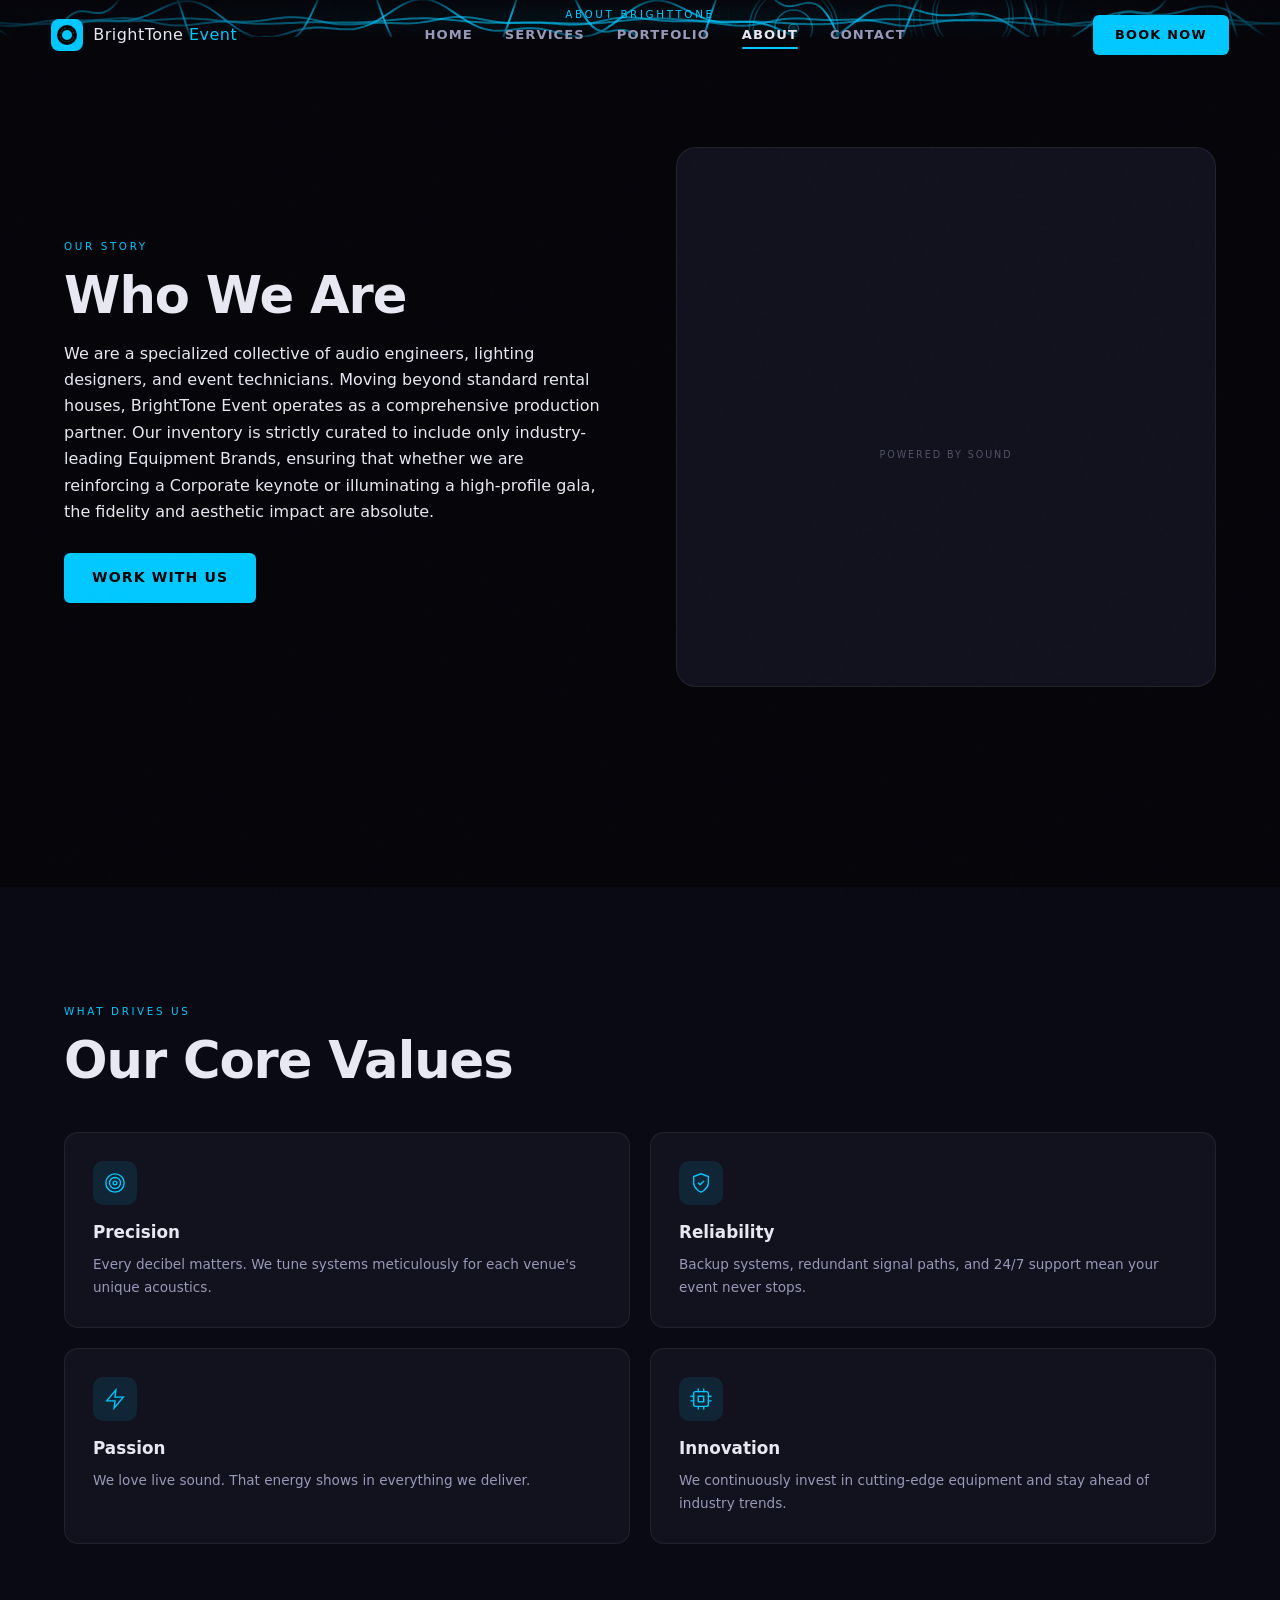
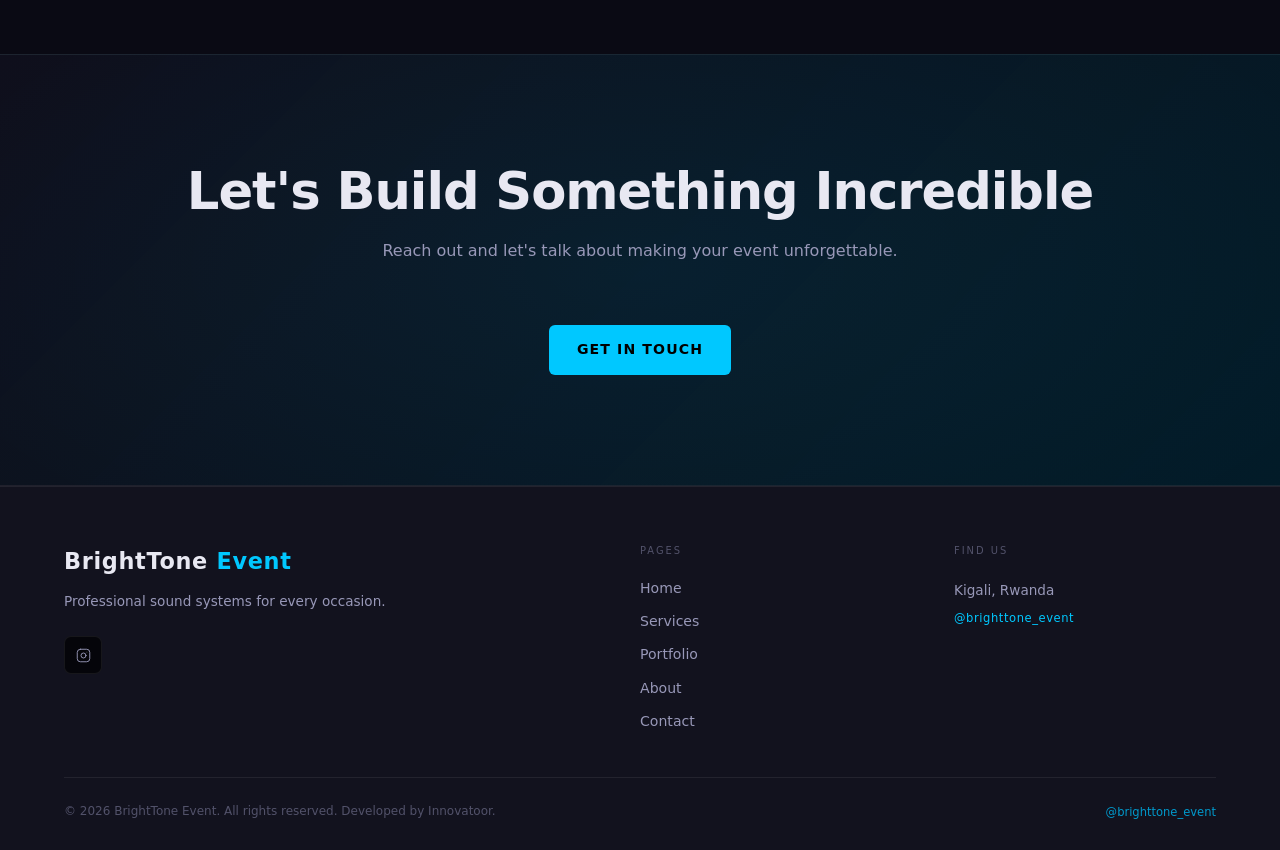
==== about.html @ 221d9d53 "Add files via upload" ====
<!DOCTYPE html>
<html lang="en">

<head>
    <meta charset="UTF-8">
    <meta name="viewport" content="width=device-width,initial-scale=1">
    <title>About — BrightTone Event</title>
    <link rel="stylesheet" href="css/style.css">
</head>

<body>
    <div class="noise"></div>
    <div id="loader">
        <div class="loader-ring"></div>
        <div class="loader-txt">Loading</div>
    </div>

    <nav class="nav scrolled">
        <a href="index.html" class="nav-logo"></a>
        <div class="nav-links"></div>
        <a href="contact.html" class="nav-cta desktop" data-nav-cta></a>
        <button class="nav-burger" aria-label="Menu"><span></span><span></span><span></span></button>
    </nav>
    <div class="nav-drawer"></div>

    <div class="page-hero">
        <canvas id="page-canvas"></canvas>
        <div class="hero-grid"></div>
        <div class="hero-vignette"></div>
        <div class="page-hero-inner">
            <span class="lbl">About BrightTone</span>

        </div>
    </div>

    <section class="section">
        <div class="section-inner">
            <div class="about-story reveal">
                <div>
                    <span class="lbl">Our Story</span>
                    <h2 class="sec-title">Who We Are</h2>
                    <div id="about-story-text"></div>
                    <a href="contact.html" class="btn-primary" style="display:inline-flex;margin-top:28px">Work With Us</a>
                </div>
                <div class="about-visual">
                    <div class="abars" style="height:60px;align-items:center"></div>
                    <span>Powered by Sound</span>
                </div>
            </div>
        </div>
    </section>

    <section class="section dark-section">
        <div class="section-inner">
            <span class="lbl">What Drives Us</span>
            <h2 class="sec-title">Our Core Values</h2>
            <div class="vals-grid" id="vals-grid"></div>
        </div>
    </section>

    <!-- <section class="section">
        <div class="section-inner">
            <span class="lbl">The People</span>
            <h2 class="sec-title">Meet the Team</h2>
            <div class="team-grid" id="team-grid"></div>
        </div>
    </section>-->

    <section class="section cta-band">
        <div class="section-inner">
            <h2 class="sec-title">Let's Build Something Incredible</h2>
            <p class="sec-body">Reach out and let's talk about making your event unforgettable.</p>
            <a href="contact.html" class="btn-primary" style="display:inline-flex;margin-top:28px">Get In Touch</a>
        </div>
    </section>

    <footer class="footer">
        <div class="footer-inner">
            <div>
                <div class="footer-brand-name"></div>
                <p class="footer-tagline"></p>
                <div class="footer-social"></div>
            </div>
            <div>
                <div class="fcol-title">Pages</div>
                <div class="flinks"></div>
            </div>
            <div>
                <div class="fcol-title">Find Us</div>
                <div style="font-size:.85rem;color:var(--text2);line-height:2">Kigali, Rwanda<br>
                    <a href="https://www.instagram.com/brighttone_event/" target="_blank" class="footer-ig"></a>
                </div>
            </div>
        </div>
        <div class="footer-bottom"><span class="footer-copy"></span><a href="https://www.instagram.com/brighttone_event/" target="_blank" rel="noopener" style="font-size:.72rem;color:var(--primary2)">@brighttone_event</a></div>
    </footer>
    <script src="js/main.js"></script>
</body>

</html>
---- css/style.css ----
/* BrightTone Event — CSS */

:root {
    --bg: #05050a;
    --bg2: #0a0a14;
    --bg3: #0f0f1c;
    --surface: #12121e;
    --surface2: #181828;
    --border: rgba(255, 255, 255, 0.07);
    --borderglow: rgba(0, 200, 255, 0.3);
    --primary: #00c8ff;
    --primary2: #0099cc;
    --accent: #ff6b2b;
    --gold: #ffd166;
    --text: #e8e8f2;
    --text2: #9898b8;
    --text3: #52526a;
    --navh: 70px;
    --ease: cubic-bezier(.4, 0, .2, 1);
}

*,
*::before,
*::after {
    box-sizing: border-box;
    margin: 0;
    padding: 0
}

html {
    scroll-behavior: smooth;
    font-size: 16px
}

body {
    font-family: -apple-system, 'Segoe UI', system-ui, sans-serif;
    background: var(--bg);
    color: var(--text);
    line-height: 1.65;
    overflow-x: hidden;
    -webkit-font-smoothing: antialiased;
}

img {
    display: block;
    max-width: 100%;
    object-fit: cover
}

a {
    color: inherit;
    text-decoration: none
}

ul {
    list-style: none
}

button {
    cursor: pointer;
    border: none;
    background: none;
    font: inherit;
    color: inherit
}

input,
select,
textarea {
    font: inherit
}

::-webkit-scrollbar {
    width: 4px
}

::-webkit-scrollbar-track {
    background: var(--bg)
}

::-webkit-scrollbar-thumb {
    background: var(--primary2);
    border-radius: 4px
}

::selection {
    background: var(--primary);
    color: #000
}


/* ── LOADER ── */

#loader {
    position: fixed;
    inset: 0;
    z-index: 9999;
    background: var(--bg);
    display: flex;
    align-items: center;
    justify-content: center;
    flex-direction: column;
    gap: 20px;
    transition: opacity .5s, visibility .5s;
}

#loader.done {
    opacity: 0;
    visibility: hidden;
    pointer-events: none
}

.loader-ring {
    width: 44px;
    height: 44px;
    border: 2px solid var(--border);
    border-top-color: var(--primary);
    border-radius: 50%;
    animation: spin .8s linear infinite;
}

.loader-txt {
    font-size: .65rem;
    letter-spacing: .25em;
    color: var(--text3);
    text-transform: uppercase;
}

@keyframes spin {
    to {
        transform: rotate(360deg)
    }
}


/* ── NAV ── */

.nav {
    position: fixed;
    top: 0;
    left: 0;
    right: 0;
    z-index: 800;
    height: var(--navh);
    display: flex;
    align-items: center;
    justify-content: space-between;
    padding: 0 clamp(16px, 4vw, 72px);
    transition: background .3s var(--ease), border-color .3s;
}

.nav.scrolled {
    background: rgba(5, 5, 10, .9);
    backdrop-filter: blur(18px);
    border-bottom: 1px solid var(--border);
}

.nav-logo {
    display: flex;
    align-items: center;
    gap: 10px;
    font-size: 1rem;
    font-weight: 200;
    letter-spacing: .03em;
    flex-shrink: 0;
}

.nav-logo .dot {
    width: 32px;
    height: 32px;
    background: var(--primary);
    border-radius: 8px;
    display: flex;
    align-items: center;
    justify-content: center;
    position: relative;
    overflow: hidden;
    flex-shrink: 0;
}

.nav-logo .dot::before {
    content: '';
    width: 14px;
    height: 14px;
    border-radius: 50%;
    border: 2.5px solid #000;
    box-shadow: 0 0 0 3px #000;
}

.nav-logo .name {
    color: var(--text)
}

.nav-logo .accent {
    color: var(--primary)
}

.nav-links {
    display: flex;
    align-items: center;
    gap: 4px
}

.nav-links a {
    font-size: .82rem;
    font-weight: 600;
    letter-spacing: .08em;
    text-transform: uppercase;
    color: var(--text2);
    padding: 7px 14px;
    border-radius: 6px;
    transition: color .25s, background .25s;
    position: relative;
}

.nav-links a::after {
    content: '';
    position: absolute;
    bottom: 4px;
    left: 14px;
    right: 14px;
    height: 1.5px;
    background: var(--primary);
    border-radius: 2px;
    transform: scaleX(0);
    transform-origin: left;
    transition: transform .3s var(--ease);
}

.nav-links a:hover {
    color: var(--text)
}

.nav-links a.active {
    color: var(--text)
}

.nav-links a:hover::after,
.nav-links a.active::after {
    transform: scaleX(1)
}

.nav-cta {
    font-size: .8rem;
    font-weight: 700;
    letter-spacing: .1em;
    text-transform: uppercase;
    padding: 9px 22px;
    background: var(--primary);
    color: #000;
    border-radius: 6px;
    transition: all .25s;
    flex-shrink: 0;
}

.nav-cta:hover {
    background: #fff;
    box-shadow: 0 0 24px rgba(0, 200, 255, .5);
    transform: translateY(-1px)
}

.nav-burger {
    display: none;
    flex-direction: column;
    gap: 5px;
    padding: 8px;
    cursor: pointer
}

.nav-burger span {
    display: block;
    width: 22px;
    height: 2px;
    background: var(--text);
    border-radius: 2px;
    transition: .3s
}

.nav-burger.open span:nth-child(1) {
    transform: translateY(7px) rotate(45deg)
}

.nav-burger.open span:nth-child(2) {
    opacity: 0
}

.nav-burger.open span:nth-child(3) {
    transform: translateY(-7px) rotate(-45deg)
}

.nav-drawer {
    display: none;
    position: fixed;
    top: var(--navh);
    left: 0;
    right: 0;
    bottom: 0;
    z-index: 700;
    background: rgba(5, 5, 10, .97);
    flex-direction: column;
    align-items: center;
    justify-content: center;
    gap: 8px;
    padding: 32px 24px;
}

.nav-drawer.open {
    display: flex
}

.nav-drawer a {
    font-size: 1.8rem;
    font-weight: 700;
    letter-spacing: .03em;
    color: var(--text2);
    padding: 10px 24px;
    border-radius: 8px;
    transition: color .2s, background .2s;
    width: 100%;
    text-align: center;
}

.nav-drawer a:hover {
    color: var(--primary);
    background: rgba(0, 200, 255, .05)
}

.nav-drawer .nav-cta {
    width: 180px;
    text-align: center;
    margin-top: 16px;
    font-size: 1rem
}


/* ── HERO ── */

.hero {
    position: relative;
    min-height: 100svh;
    display: flex;
    align-items: center;
    padding: calc(var(--navh)+48px) clamp(16px, 5vw, 80px) 80px;
    overflow: hidden;
}

#hero-canvas {
    position: absolute;
    inset: 0;
    width: 100%;
    height: 100%;
    pointer-events: none
}

.hero-grid {
    position: absolute;
    inset: 0;
    pointer-events: none;
    background-image: linear-gradient(rgba(0, 200, 255, .03) 1px, transparent 1px), linear-gradient(90deg, rgba(0, 200, 255, .03) 1px, transparent 1px);
    background-size: 56px 56px;
    -webkit-mask-image: radial-gradient(ellipse 80% 80% at 50% 50%, #000 20%, transparent 80%);
    mask-image: radial-gradient(ellipse 80% 80% at 50% 50%, #000 20%, transparent 80%);
}

.hero-vignette {
    position: absolute;
    inset: 0;
    pointer-events: none;
    background: radial-gradient(ellipse 70% 70% at 50% 50%, transparent 25%, var(--bg) 100%);
}

.hero-content {
    position: relative;
    z-index: 2;
    max-width: 780px
}

@keyframes pulse {
    0%,
    100% {
        opacity: 1;
        transform: scale(1)
    }
    50% {
        opacity: .3;
        transform: scale(.8)
    }
}

.hero-title {
    font-size: clamp(1rem, 9vw, 5rem);
    font-weight: 400;
    line-height: .95;
    letter-spacing: -.03em;
    margin-bottom: 24px;
}

.hero-title .ac {
    color: var(--primary)
}

.hero-sub {
    font-size: clamp(.95rem, 1.8vw, 1.15rem);
    color: var(--text2);
    max-width: 560px;
    margin-bottom: 40px;
    line-height: 1.75;
}

.hero-btns {
    display: flex;
    flex-wrap: wrap;
    gap: 14px
}

.btn-primary {
    display: inline-flex;
    align-items: center;
    gap: 8px;
    font-size: .88rem;
    font-weight: 700;
    letter-spacing: .08em;
    text-transform: uppercase;
    padding: 13px 28px;
    background: var(--primary);
    color: #000;
    border-radius: 6px;
    transition: all .25s var(--ease);
    position: relative;
    overflow: hidden;
}

.btn-primary::before {
    content: '';
    position: absolute;
    inset: 0;
    background: rgba(255, 255, 255, .2);
    transform: translateX(-110%) skewX(-20deg);
    transition: transform .4s;
}

.btn-primary:hover::before {
    transform: translateX(130%) skewX(-20deg)
}

.btn-primary:hover {
    box-shadow: 0 0 28px rgba(0, 200, 255, .5);
    transform: translateY(-2px)
}

.btn-outline {
    display: inline-flex;
    align-items: center;
    gap: 8px;
    font-size: .88rem;
    font-weight: 700;
    letter-spacing: .08em;
    text-transform: uppercase;
    padding: 12px 28px;
    background: transparent;
    color: var(--text);
    border: 1px solid rgba(255, 255, 255, .15);
    border-radius: 6px;
    transition: all .25s;
}

.btn-outline:hover {
    border-color: var(--primary);
    color: var(--primary);
    background: rgba(0, 200, 255, .05)
}

.scroll-hint {
    position: absolute;
    bottom: 32px;
    left: 50%;
    transform: translateX(-50%);
    display: flex;
    flex-direction: column;
    align-items: center;
    gap: 8px;
    color: var(--text3);
    font-size: .62rem;
    letter-spacing: .2em;
    text-transform: uppercase;
    animation: floaty 3s ease-in-out infinite;
}

.scroll-hint::before {
    content: '';
    width: 1px;
    height: 40px;
    background: linear-gradient(var(--primary), transparent)
}

@keyframes floaty {
    0%,
    100% {
        transform: translateX(-50%) translateY(0)
    }
    50% {
        transform: translateX(-50%) translateY(-8px)
    }
}


/* Make hero title smaller and adjust spacing on mobile/smaller screens */

@media (max-width: 768px) {
    .hero-title {
        font-size: clamp(2rem, 8vw, 4rem);
        /* smaller font for phones/tablets */
        line-height: 1.1;
        /* prevent overlap */
        margin-bottom: 16px;
        /* reduce spacing */
    }
    .hero-title .ac {
        font-size: 1em;
        /* make accent smaller if needed */
    }
    .hero {
        padding-top: calc(var(--navh) + 24px);
        /* reduce top padding so title stays below navbar */
        padding-left: 16px;
        padding-right: 16px;
        padding-bottom: 40px;
    }
}


/* ── STATS ── */

.stats-bar {
    background: var(--surface);
    border-top: 1px solid var(--border);
    border-bottom: 1px solid var(--border);
    padding: 28px clamp(16px, 5vw, 80px);
}

.stats-inner {
    max-width: auto;
    margin: 0 auto;
    display: grid;
    grid-template-columns: repeat(4, 1fr);
    gap: 20px;
    text-align: center;
}

.stat-val {
    font-size: clamp(1.8rem, 4vw, 2.8rem);
    font-weight: 900;
    color: var(--primary);
    line-height: 1;
    margin-bottom: 4px;
    letter-spacing: -.02em;
}

.stat-lbl {
    font-size: .68rem;
    letter-spacing: .15em;
    text-transform: uppercase;
    color: var(--text3)
}


/* ── SECTIONS ── */

.section {
    padding: clamp(56px, 9vw, 110px) clamp(16px, 5vw, 80px);
    position: relative
}

.section-inner {
    max-width: 1180px;
    margin: 0 auto
}

.lbl {
    display: inline-block;
    font-size: .65rem;
    letter-spacing: .25em;
    text-transform: uppercase;
    color: var(--primary);
    margin-bottom: 14px;
}

.sec-title {
    font-size: clamp(1.8rem, 4.5vw, 3.2rem);
    font-weight: 900;
    line-height: 1.05;
    letter-spacing: -.02em;
    margin-bottom: 18px;
}

.sec-body {
    font-size: 1rem;
    color: var(--text2);
    max-width: 600px;
    line-height: 1.8
}


/* ── CARDS ── */

.cards-grid {
    display: grid;
    grid-template-columns: repeat(auto-fit, minmax(280px, 1fr));
    gap: 22px;
    margin-top: 52px
}

.card {
    background: var(--surface);
    border: 1px solid var(--border);
    border-radius: 16px;
    padding: 32px 28px;
    position: relative;
    overflow: hidden;
    transition: transform .3s var(--ease), border-color .3s, box-shadow .3s;
}

.card::before {
    content: '';
    position: absolute;
    top: 0;
    left: 0;
    right: 0;
    height: 1px;
    background: linear-gradient(90deg, transparent, var(--primary), transparent);
    opacity: 0;
    transition: opacity .3s;
}

.card:hover {
    transform: translateY(-6px);
    border-color: var(--borderglow);
    box-shadow: 0 0 36px rgba(0, 200, 255, .12)
}

.card:hover::before {
    opacity: 1
}

.card-icon {
    width: 52px;
    height: 52px;
    background: rgba(0, 200, 255, .1);
    border-radius: 12px;
    display: flex;
    align-items: center;
    justify-content: center;
    margin-bottom: 22px;
    transition: background .3s;
}

.card:hover .card-icon {
    background: rgba(0, 200, 255, .18)
}

.card-icon svg {
    width: 26px;
    height: 26px;
    stroke: var(--primary)
}

.card-title {
    font-size: 1.2rem;
    font-weight: 700;
    margin-bottom: 10px
}

.card-body {
    font-size: .9rem;
    color: var(--text2);
    line-height: 1.7;
    margin-bottom: 20px
}

.card-link {
    display: inline-flex;
    align-items: center;
    gap: 6px;
    font-size: .72rem;
    letter-spacing: .12em;
    text-transform: uppercase;
    color: var(--primary);
    transition: gap .25s;
}

.card-link:hover {
    gap: 12px
}

.card-link svg {
    width: 14px;
    height: 14px;
    stroke: var(--primary)
}


/* ── TESTIMONIALS ── */

.dark-section {
    background: var(--bg2)
}

.testi-grid {
    display: grid;
    grid-template-columns: repeat(auto-fit, minmax(270px, 1fr));
    gap: 20px;
    margin-top: 48px
}

.testi-card {
    background: var(--surface);
    border: 1px solid var(--border);
    border-radius: 16px;
    padding: 28px;
    position: relative;
    overflow: hidden;
    transition: border-color .3s, transform .3s;
}

.testi-card:hover {
    border-color: var(--borderglow);
    transform: translateY(-4px)
}

.testi-card::after {
    content: '\201C';
    position: absolute;
    top: 16px;
    right: 22px;
    font-size: 5rem;
    line-height: 1;
    color: var(--primary);
    opacity: .1;
    pointer-events: none;
}

.testi-quote {
    font-size: .9rem;
    color: var(--text2);
    line-height: 1.75;
    margin-bottom: 22px
}

.testi-author {
    display: flex;
    align-items: center;
    gap: 12px
}

.testi-av {
    width: 42px;
    height: 42px;
    border-radius: 50%;
    flex-shrink: 0;
    background: linear-gradient(135deg, var(--primary2), var(--accent));
    display: flex;
    align-items: center;
    justify-content: center;
    font-size: 1rem;
    font-weight: 800;
    color: #000;
}

.testi-name {
    font-size: .95rem;
    font-weight: 700;
    margin-bottom: 2px
}

.testi-role {
    font-size: .75rem;
    color: var(--text3)
}


/* ── CTA BAND ── */

.cta-band {
    background: linear-gradient(135deg, var(--bg3), rgba(0, 50, 70, .5));
    border-top: 1px solid var(--border);
    border-bottom: 1px solid var(--border);
    text-align: center;
    position: relative;
    overflow: hidden;
}

.cta-band::before {
    content: '';
    position: absolute;
    inset: 0;
    background: radial-gradient(ellipse 60% 80% at 50% 50%, rgba(0, 200, 255, .06), transparent);
    pointer-events: none;
}

.cta-band .section-inner {
    position: relative;
    z-index: 1
}

.cta-band .sec-body {
    margin: 0 auto 32px;
    text-align: center
}


/* ── AUDIO BARS ── */

.abars {
    display: flex;
    align-items: flex-end;
    gap: 1px;
    height: 30px
}

.abar {
    width: 3px;
    background: var(--primary);
    border-radius: 2px;
    opacity: .7;
    animation: abar .8s ease-in-out infinite alternate
}

@keyframes abar {
    from {
        height: 4px
    }
    to {
        height: var(--h, 20px)
    }
}


/* ── PAGE HERO ── */

.page-hero {
    padding: calc(var(--navh)+60px) clamp(16px, 5vw, 80px) 72px;
    text-align: center;
    position: relative;
    overflow: hidden;
}

.page-hero::before {
    content: '';
    position: absolute;
    inset: 0;
    background: radial-gradient(ellipse 70% 80% at 50% 50%, rgba(0, 200, 255, .05), transparent);
    pointer-events: none;
}

#page-canvas {
    position: absolute;
    inset: 0;
    width: 100%;
    height: 100%;
    pointer-events: none
}

.page-hero-inner {
    position: relative;
    z-index: 2
}

.page-hero .sec-body {
    margin: 0 auto;
    text-align: center
}


/* ── SERVICES PAGE ── */

.svc-items {
    display: flex;
    flex-direction: column;
    gap: 80px;
    margin-bottom: 72px
}

.svc-item {
    display: grid;
    grid-template-columns: 1fr 1fr;
    gap: 56px;
    align-items: center
}

.svc-item.flip {
    direction: rtl
}

.svc-item.flip>* {
    direction: ltr
}

.svc-visual {
    border-radius: 16px;
    overflow: hidden;
    aspect-ratio: 4/3;
    background: var(--surface);
    border: 1px solid var(--border);
    display: flex;
    align-items: center;
    justify-content: center;
    flex-direction: column;
    gap: 12px;
    position: relative;
}

.svc-visual-inner {
    display: flex;
    flex-direction: column;
    align-items: center;
    gap: 12px
}

.svc-visual svg.big {
    width: 72px;
    height: 72px;
    stroke: var(--primary);
    opacity: .15
}

.svc-features {
    margin-top: 22px;
    display: grid;
    grid-template-columns: 1fr 1fr;
    gap: 8px
}

.svc-feat {
    display: flex;
    align-items: center;
    gap: 8px;
    font-size: .85rem;
    color: var(--text2)
}

.svc-feat::before {
    content: '';
    width: 5px;
    height: 5px;
    border-radius: 50%;
    background: var(--primary);
    flex-shrink: 0
}

.eq-box {
    background: var(--surface);
    border: 1px solid var(--border);
    border-radius: 20px;
    padding: 48px;
}

.brands {
    display: flex;
    flex-wrap: wrap;
    gap: 12px;
    margin-top: 28px
}

.brand-tag {
    font-size: .75rem;
    letter-spacing: .1em;
    padding: 7px 18px;
    border: 1px solid var(--border);
    border-radius: 100px;
    color: var(--text2);
    transition: border-color .25s, color .25s;
}

.brand-tag:hover {
    border-color: var(--primary);
    color: var(--primary)
}


/* ── PORTFOLIO ── */

.filter-row {
    display: flex;
    gap: 10px;
    flex-wrap: wrap;
    margin-bottom: 40px
}

.fbtn {
    font-size: .72rem;
    letter-spacing: .12em;
    text-transform: uppercase;
    padding: 7px 20px;
    border-radius: 100px;
    border: 1px solid var(--border);
    color: var(--text2);
    transition: all .25s;
}

.fbtn:hover,
.fbtn.active {
    background: var(--primary);
    border-color: var(--primary);
    color: #000
}

.port-grid {
    display: grid;
    grid-template-columns: repeat(3, 1fr);
    gap: 20px
}

.port-card {
    border-radius: 14px;
    overflow: hidden;
    background: var(--surface);
    border: 1px solid var(--border);
    position: relative;
    aspect-ratio: 4/3;
    cursor: pointer;
    transition: transform .3s, box-shadow .3s;
}

.port-card:hover {
    transform: scale(1.025);
    box-shadow: 0 12px 40px rgba(0, 0, 0, .6)
}

.port-card-bg {
    position: absolute;
    inset: 0;
    display: flex;
    align-items: center;
    justify-content: center;
    overflow: hidden;
}

.port-card-bg svg {
    width: 72px;
    height: 72px;
    stroke: var(--primary);
    opacity: .08
}

.port-overlay {
    position: absolute;
    inset: 0;
    background: linear-gradient(to top, rgba(5, 5, 10, .95) 0%, transparent 60%);
    padding: 18px;
    display: flex;
    flex-direction: column;
    justify-content: flex-end;
}

.port-tag {
    font-size: .62rem;
    letter-spacing: .15em;
    text-transform: uppercase;
    color: var(--primary);
    margin-bottom: 4px
}

.port-title {
    font-size: 1rem;
    font-weight: 700;
    margin-bottom: 8px
}

.port-desc {
    font-size: .8rem;
    color: var(--text2);
    opacity: 0;
    transform: translateY(6px);
    transition: .3s
}

.port-card:hover .port-desc {
    opacity: 1;
    transform: none
}


/* ── ABOUT ── */

.about-story {
    display: grid;
    grid-template-columns: 1fr 1fr;
    gap: 72px;
    align-items: center;
    margin-bottom: 90px
}

.about-text p {
    color: var(--text2);
    margin-bottom: 18px;
    line-height: 1.8;
    font-size: .95rem
}

.about-visual {
    border-radius: 20px;
    overflow: hidden;
    background: var(--surface);
    border: 1px solid var(--border);
    aspect-ratio: 4/4;
    display: flex;
    align-items: center;
    justify-content: center;
    flex-direction: column;
    gap: 16px;
}

.about-visual span {
    font-size: .6rem;
    letter-spacing: .2em;
    text-transform: uppercase;
    color: var(--text3)
}

.vals-grid {
    display: grid;
    grid-template-columns: repeat(2, 1fr);
    gap: 20px;
    margin-top: 44px
}

.val-card {
    background: var(--surface);
    border: 1px solid var(--border);
    border-radius: 14px;
    padding: 28px;
    transition: border-color .3s;
}

.val-card:hover {
    border-color: var(--borderglow)
}

.val-icon {
    width: 44px;
    height: 44px;
    background: rgba(0, 200, 255, .1);
    border-radius: 10px;
    display: flex;
    align-items: center;
    justify-content: center;
    margin-bottom: 14px;
}

.val-icon svg {
    width: 22px;
    height: 22px;
    stroke: var(--primary)
}

.val-title {
    font-size: 1.05rem;
    font-weight: 700;
    margin-bottom: 6px
}

.val-body {
    font-size: .85rem;
    color: var(--text2);
    line-height: 1.7
}

.team-grid {
    display: grid;
    grid-template-columns: repeat(3, 1fr);
    gap: 28px;
    margin-top: 48px
}

.team-card {
    background: var(--surface);
    border: 1px solid var(--border);
    border-radius: 16px;
    padding: 32px 22px;
    text-align: center;
    transition: border-color .3s, transform .3s;
}

.team-card:hover {
    border-color: var(--borderglow);
    transform: translateY(-4px)
}

.team-av {
    width: 84px;
    height: 84px;
    border-radius: 50%;
    margin: 0 auto 18px;
    background: linear-gradient(135deg, var(--primary2), var(--accent));
    display: flex;
    align-items: center;
    justify-content: center;
    font-size: 1.8rem;
    font-weight: 800;
    color: #000;
    border: 3px solid var(--border);
}

.team-name {
    font-size: 1.1rem;
    font-weight: 700;
    margin-bottom: 3px
}

.team-role {
    font-size: .68rem;
    letter-spacing: .1em;
    text-transform: uppercase;
    color: var(--primary);
    margin-bottom: 12px
}

.team-bio {
    font-size: .83rem;
    color: var(--text2);
    line-height: 1.7
}


/* ── CONTACT ── */

.contact-wrap {
    display: grid;
    grid-template-columns: 5fr 7fr;
    gap: 72px;
    align-items: start
}

.contact-info {
    display: flex;
    flex-direction: column;
    gap: 14px;
    margin-top: 36px
}

.cinfo-item {
    display: flex;
    gap: 14px;
    background: var(--surface);
    border: 1px solid var(--border);
    border-radius: 12px;
    padding: 18px 20px;
    align-items: flex-start;
    transition: border-color .3s;
}

.cinfo-item:hover {
    border-color: var(--borderglow)
}

.cinfo-icon {
    width: 40px;
    height: 40px;
    background: rgba(0, 200, 255, .1);
    border-radius: 8px;
    flex-shrink: 0;
    display: flex;
    align-items: center;
    justify-content: center;
}

.cinfo-icon svg {
    width: 18px;
    height: 18px;
    stroke: var(--primary)
}

.cinfo-lbl {
    font-size: .6rem;
    letter-spacing: .15em;
    text-transform: uppercase;
    color: var(--text3);
    margin-bottom: 3px
}

.cinfo-val {
    font-size: .9rem;
    color: var(--text)
}

.cinfo-val a {
    transition: color .2s
}

.cinfo-val a:hover {
    color: var(--primary)
}

.contact-form {
    background: var(--surface);
    border: 1px solid var(--border);
    border-radius: 20px;
    padding: 44px;
}

.frow {
    display: grid;
    grid-template-columns: 1fr 1fr;
    gap: 18px;
    margin-bottom: 18px
}

.fgroup {
    margin-bottom: 18px
}

.flbl {
    display: block;
    font-size: .62rem;
    letter-spacing: .15em;
    text-transform: uppercase;
    color: var(--text3);
    margin-bottom: 7px
}

.finput,
.fselect,
.ftextarea {
    width: 100%;
    background: var(--bg);
    border: 1px solid var(--border);
    border-radius: 7px;
    padding: 11px 14px;
    color: var(--text);
    font-size: .9rem;
    outline: none;
    transition: border-color .25s, box-shadow .25s;
    -webkit-appearance: none;
    appearance: none;
}

.fselect {
    background-image: url("data:image/svg+xml,%3Csvg xmlns='http://www.w3.org/2000/svg' width='12' height='12' viewBox='0 0 24 24' fill='none' stroke='%2352526a' stroke-width='2'%3E%3Cpolyline points='6 9 12 15 18 9'/%3E%3C/svg%3E");
    background-repeat: no-repeat;
    background-position: right 12px center;
    padding-right: 36px;
    cursor: pointer;
}

.fselect option {
    background: var(--bg2)
}

.ftextarea {
    min-height: 130px;
    resize: vertical;
    line-height: 1.6
}

.finput:focus,
.fselect:focus,
.ftextarea:focus {
    border-color: var(--primary);
    box-shadow: 0 0 0 3px rgba(0, 200, 255, .1)
}

.finput::placeholder,
.ftextarea::placeholder {
    color: var(--text3)
}

.fsubmit {
    width: 100%;
    padding: 14px;
    font-size: .9rem;
    font-weight: 700;
    letter-spacing: .1em;
    text-transform: uppercase;
    background: var(--primary);
    color: #000;
    border-radius: 7px;
    transition: all .25s;
}

.fsubmit:hover {
    background: #fff;
    box-shadow: 0 0 24px rgba(0, 200, 255, .4)
}

.fsubmit:disabled {
    opacity: .5;
    cursor: not-allowed
}

.fsuccess {
    display: none;
    text-align: center;
    padding: 40px 20px
}

.fsuccess.show {
    display: block
}

.fsuccess-icon {
    font-size: 3rem;
    margin-bottom: 14px
}

.fsuccess-title {
    font-size: 1.3rem;
    font-weight: 700;
    margin-bottom: 8px
}

.fsuccess-body {
    font-size: .9rem;
    color: var(--text2)
}


/* ── FOOTER ── */

.footer {
    background: var(--surface);
    border-top: 1px solid var(--border);
    padding: 56px clamp(16px, 5vw, 80px) 28px;
}

.footer-inner {
    max-width: 1180px;
    margin: 0 auto;
    display: grid;
    grid-template-columns: 2fr 1fr 1fr;
    gap: 52px;
    margin-bottom: 44px;
}

.footer-brand-name {
    font-size: 1.4rem;
    font-weight: 800;
    letter-spacing: .03em;
    margin-bottom: 10px
}

.footer-brand-name .ac {
    color: var(--primary)
}

.footer-tagline {
    font-size: .85rem;
    color: var(--text2);
    margin-bottom: 24px;
    line-height: 1.65
}

.footer-social {
    display: flex;
    gap: 10px
}

.fsoc-link {
    width: 38px;
    height: 38px;
    background: var(--bg);
    border: 1px solid var(--border);
    border-radius: 7px;
    display: flex;
    align-items: center;
    justify-content: center;
    transition: all .25s;
}

.fsoc-link:hover {
    border-color: var(--primary);
    background: rgba(0, 200, 255, .07)
}

.fsoc-link svg {
    width: 15px;
    height: 15px;
    stroke: var(--text2);
    transition: stroke .25s
}

.fsoc-link:hover svg {
    stroke: var(--primary)
}

.fcol-title {
    font-size: .62rem;
    letter-spacing: .2em;
    text-transform: uppercase;
    color: var(--text3);
    margin-bottom: 18px
}

.flinks {
    display: flex;
    flex-direction: column;
    gap: 10px
}

.flinks a {
    font-size: .88rem;
    color: var(--text2);
    transition: color .2s
}

.flinks a:hover {
    color: var(--primary)
}

.footer-bottom {
    max-width: 1180px;
    margin: 0 auto;
    border-top: 1px solid var(--border);
    padding-top: 24px;
    display: flex;
    justify-content: space-between;
    align-items: center;
    flex-wrap: wrap;
    gap: 14px;
}

.footer-copy {
    font-size: .75rem;
    color: var(--text3)
}

.footer-ig {
    font-size: .72rem;
    color: var(--primary);
    letter-spacing: .05em;
    transition: opacity .2s
}

.footer-ig:hover {
    opacity: .7
}


/* ── REVEAL ── */

.reveal {
    opacity: 0;
    transform: translateY(28px);
    transition: opacity .65s var(--ease), transform .65s var(--ease)
}

.reveal.in {
    opacity: 1;
    transform: none
}

.reveal.d1 {
    transition-delay: .1s
}

.reveal.d2 {
    transition-delay: .2s
}

.reveal.d3 {
    transition-delay: .3s
}

.reveal.d4 {
    transition-delay: .4s
}


/* ── HERO ANIM ── */

.ha {
    opacity: 0;
    transform: translateY(24px);
    animation: fadeUp .7s var(--ease) forwards
}

@keyframes fadeUp {
    to {
        opacity: 1;
        transform: none
    }
}

.ha.d1 {
    animation-delay: .15s
}

.ha.d2 {
    animation-delay: .3s
}

.ha.d3 {
    animation-delay: .5s
}

.ha.d4 {
    animation-delay: .65s
}


/* ── NOISE ── */

.noise {
    position: fixed;
    inset: 0;
    pointer-events: none;
    z-index: 9000;
    background-image: url("data:image/svg+xml,%3Csvg viewBox='0 0 200 200' xmlns='http://www.w3.org/2000/svg'%3E%3Cfilter id='n'%3E%3CfeTurbulence type='fractalNoise' baseFrequency='.85' numOctaves='4' stitchTiles='stitch'/%3E%3C/filter%3E%3Crect width='100%25' height='100%25' filter='url(%23n)' opacity='.03'/%3E%3C/svg%3E");
    opacity: .35;
}


/* ── RESPONSIVE ── */

@media(max-width:1024px) {
    .port-grid {
        grid-template-columns: repeat(2, 1fr)
    }
    .svc-item {
        grid-template-columns: 1fr;
        gap: 36px
    }
    .svc-item.flip {
        direction: ltr
    }
    .contact-wrap {
        grid-template-columns: 1fr;
        gap: 44px
    }
    .footer-inner {
        grid-template-columns: 1fr 1fr;
        gap: 36px
    }
    .about-story {
        grid-template-columns: 1fr;
        gap: 40px
    }
    .team-grid {
        grid-template-columns: repeat(2, 1fr)
    }
}

@media(max-width:768px) {
    .nav-links,
    .nav-cta.desktop {
        display: none
    }
    .nav-burger {
        display: flex
    }
    .stats-inner {
        grid-template-columns: repeat(2, 1fr)
    }
    .cards-grid {
        grid-template-columns: 1fr
    }
    .port-grid {
        grid-template-columns: 1fr
    }
    .vals-grid {
        grid-template-columns: 1fr
    }
    .team-grid {
        grid-template-columns: 1fr
    }
    .frow {
        grid-template-columns: 1fr
    }
    .footer-inner {
        grid-template-columns: 1fr
    }
    .footer-bottom {
        flex-direction: column;
        text-align: center
    }
    .svc-features {
        grid-template-columns: 1fr
    }
    .eq-box {
        padding: 28px 20px
    }
}

@media(max-width:480px) {
    .hero-btns {
        flex-direction: column
    }
    .btn-primary,
    .btn-outline {
        justify-content: center;
        text-align: center
    }
    .contact-form {
        padding: 24px 18px
    }
}

.card-image {
    position: relative;
    width: 100%;
    height: 180px;
    overflow: hidden;
    border-radius: 12px;
    margin-bottom: 12px;
}

.card-image img {
    width: 100%;
    height: 100%;
    object-fit: cover;
}

.card-icon-overlay {
    position: absolute;
    bottom: 10px;
    right: 10px;
    background: rgba(0, 0, 0, 0.6);
    padding: 8px;
    border-radius: 8px;
    color: white;
}

.svc-image {
    width: 100%;
    height: 100%;
    object-fit: cover;
    border-radius: 12px;
}

.svc-icon-overlay {
    position: absolute;
    top: 10px;
    left: 10px;
}

.port-card-bg img {
    width: 100%;
    height: 100%;
    object-fit: cover;
}


/* ── PORTFOLIO PLAY BUTTON ───────────────────────────────── */

.port-card {
    display: block;
    text-decoration: none;
    color: inherit;
    cursor: pointer;
}

.port-card-bg img {
    width: 100%;
    height: 100%;
    object-fit: cover;
    transition: transform .5s ease;
}

.port-card:hover .port-card-bg img {
    transform: scale(1.06);
}


/* Play button — hidden by default, shown on hover */

.port-play-btn {
    position: absolute;
    inset: 0;
    display: flex;
    flex-direction: column;
    align-items: center;
    justify-content: center;
    gap: 10px;
    opacity: 0;
    transition: opacity .3s ease;
    background: rgba(0, 0, 0, .35);
    backdrop-filter: blur(2px);
}

.port-card:hover .port-play-btn {
    opacity: 1;
}

.port-play-ring {
    width: 64px;
    height: 64px;
    border-radius: 50%;
    background: rgba(0, 200, 255, .2);
    border: 2px solid rgba(0, 200, 255, .7);
    display: flex;
    align-items: center;
    justify-content: center;
    transition: transform .25s, background .25s;
    box-shadow: 0 0 24px rgba(0, 200, 255, .4);
}

.port-card:hover .port-play-ring {
    transform: scale(1.1);
    background: rgba(0, 200, 255, .35);
}

.port-play-label {
    font-size: .7rem;
    letter-spacing: .15em;
    text-transform: uppercase;
    color: #fff;
    font-weight: 600;
    display: flex;
    align-items: center;
    gap: 6px;
}

.port-play-label::before {
    content: '';
    width: 16px;
    height: 16px;
    background-image: url("data:image/svg+xml,%3Csvg xmlns='http://www.w3.org/2000/svg' viewBox='0 0 24 24' fill='none' stroke='%2300c8ff' stroke-width='1.5'%3E%3Crect x='2' y='2' width='20' height='20' rx='5'/%3E%3Ccircle cx='12' cy='12' r='4'/%3E%3C/svg%3E");
    background-size: contain;
    background-repeat: no-repeat;
}
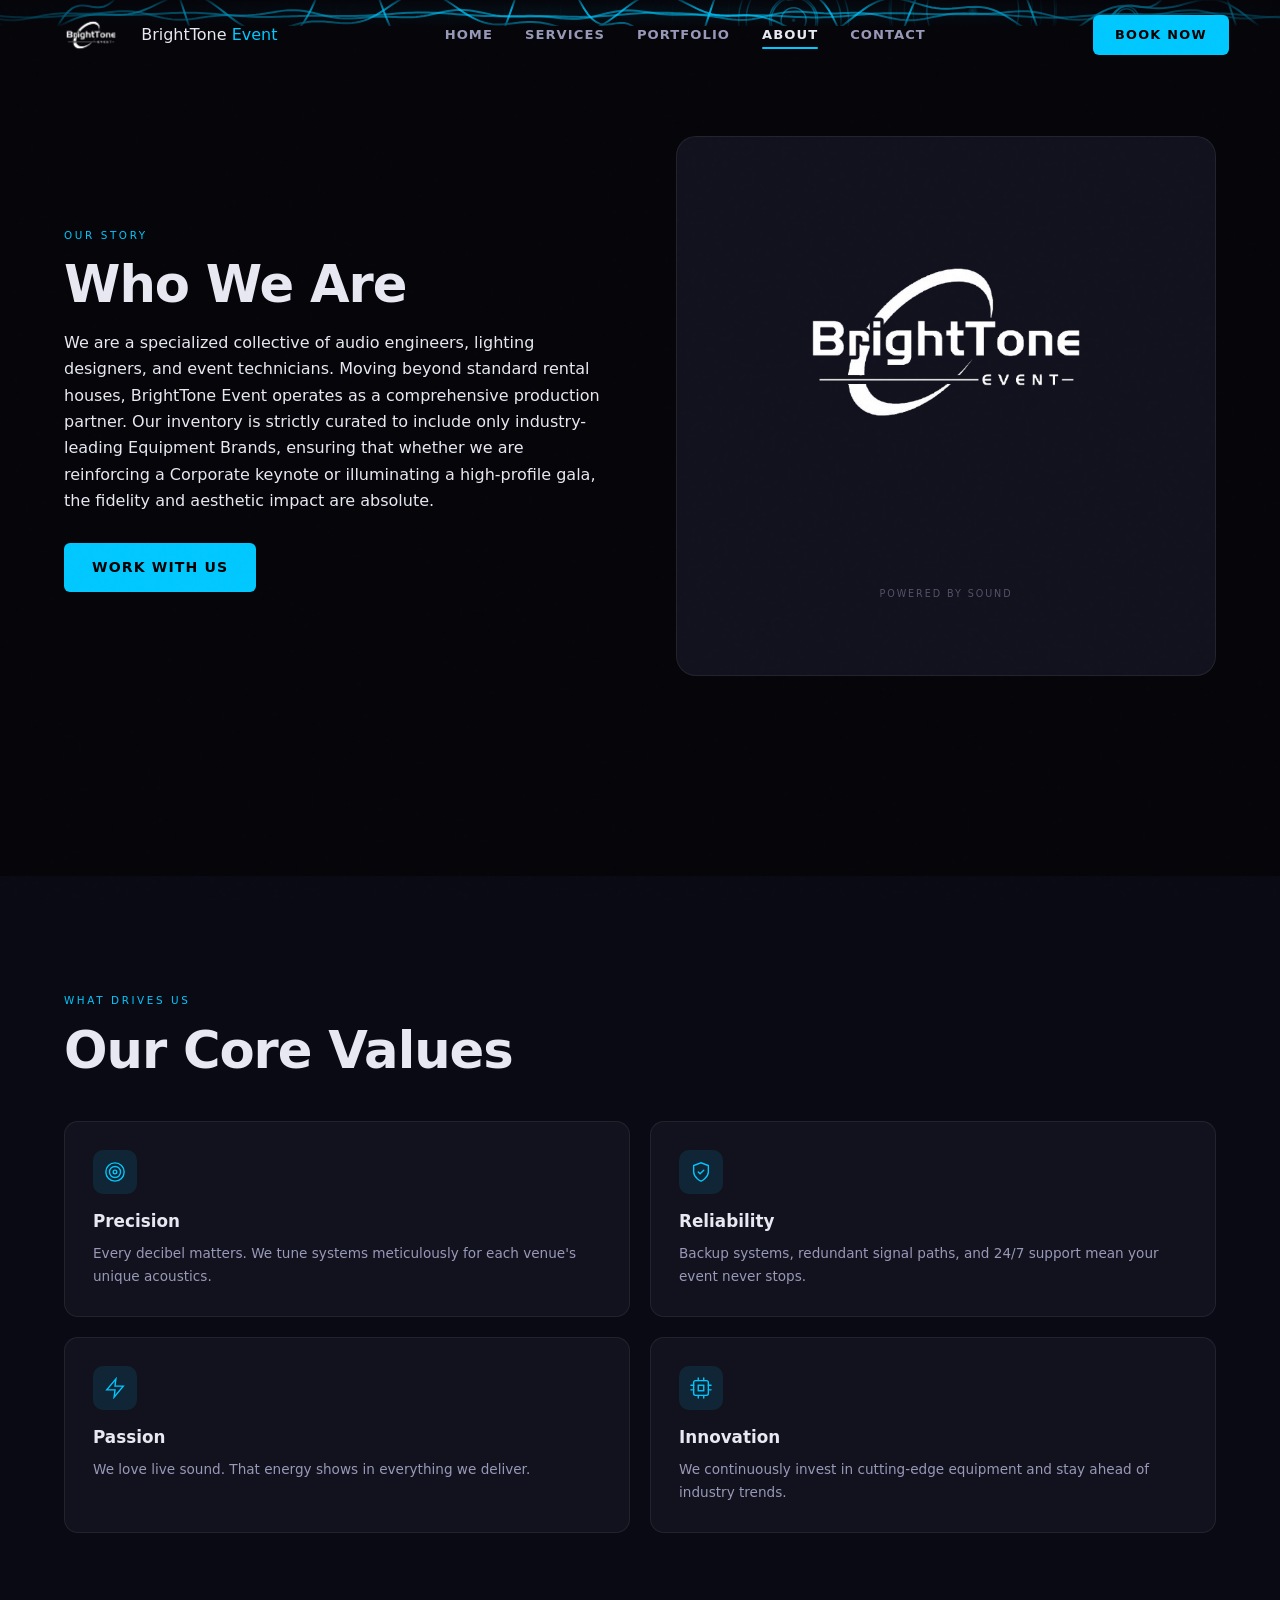
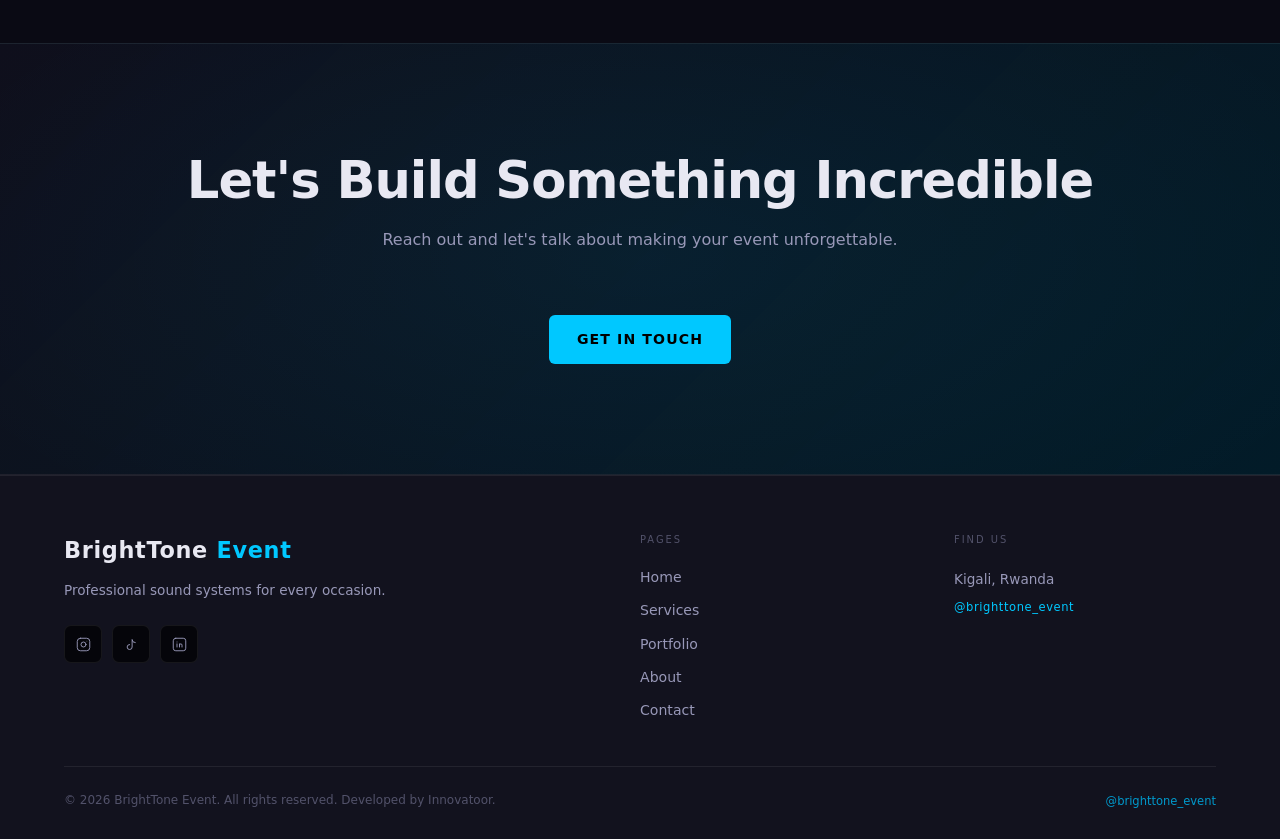
==== commit 3678efdc: "Update about.html" ====
--- a/about.html
+++ b/about.html
@@ -28,26 +28,44 @@
         <div class="hero-grid"></div>
         <div class="hero-vignette"></div>
         <div class="page-hero-inner">
-            <span class="lbl">About BrightTone</span>
+            <span class="lbl"></span>
 
         </div>
     </div>
 
     <section class="section">
+
         <div class="section-inner">
+
             <div class="about-story reveal">
+
                 <div>
+
                     <span class="lbl">Our Story</span>
+
                     <h2 class="sec-title">Who We Are</h2>
+
                     <div id="about-story-text"></div>
+
                     <a href="contact.html" class="btn-primary" style="display:inline-flex;margin-top:28px">Work With Us</a>
+
                 </div>
+
                 <div class="about-visual">
+
+                   
+                    <img src="img/logo2.png" alt="Logo" style="width:440px;height:auto;margin-bottom:20px;">
+
                     <div class="abars" style="height:60px;align-items:center"></div>
+
                     <span>Powered by Sound</span>
+
                 </div>
+
             </div>
+
         </div>
+
     </section>
 
     <section class="section dark-section">
@@ -97,4 +115,4 @@
     <script src="js/main.js"></script>
 </body>
 
-</html>+</html>
--- a/css/style.css
+++ b/css/style.css
@@ -155,36 +155,16 @@
     border-bottom: 1px solid var(--border);
 }
 
+.nav-logo-img {
+    width: 80px;
+    height: 80px;
+    object-fit: contain;
+    margin-right: 10px;
+}
+
 .nav-logo {
     display: flex;
     align-items: center;
-    gap: 10px;
-    font-size: 1rem;
-    font-weight: 200;
-    letter-spacing: .03em;
-    flex-shrink: 0;
-}
-
-.nav-logo .dot {
-    width: 32px;
-    height: 32px;
-    background: var(--primary);
-    border-radius: 8px;
-    display: flex;
-    align-items: center;
-    justify-content: center;
-    position: relative;
-    overflow: hidden;
-    flex-shrink: 0;
-}
-
-.nav-logo .dot::before {
-    content: '';
-    width: 14px;
-    height: 14px;
-    border-radius: 50%;
-    border: 2.5px solid #000;
-    box-shadow: 0 0 0 3px #000;
 }
 
 .nav-logo .name {
@@ -1697,7 +1677,7 @@
 .card-image {
     position: relative;
     width: 100%;
-    height: 180px;
+    height: 350px;
     overflow: hidden;
     border-radius: 12px;
     margin-bottom: 12px;
@@ -1816,4 +1796,4 @@
     background-image: url("data:image/svg+xml,%3Csvg xmlns='http://www.w3.org/2000/svg' viewBox='0 0 24 24' fill='none' stroke='%2300c8ff' stroke-width='1.5'%3E%3Crect x='2' y='2' width='20' height='20' rx='5'/%3E%3Ccircle cx='12' cy='12' r='4'/%3E%3C/svg%3E");
     background-size: contain;
     background-repeat: no-repeat;
-}+}
